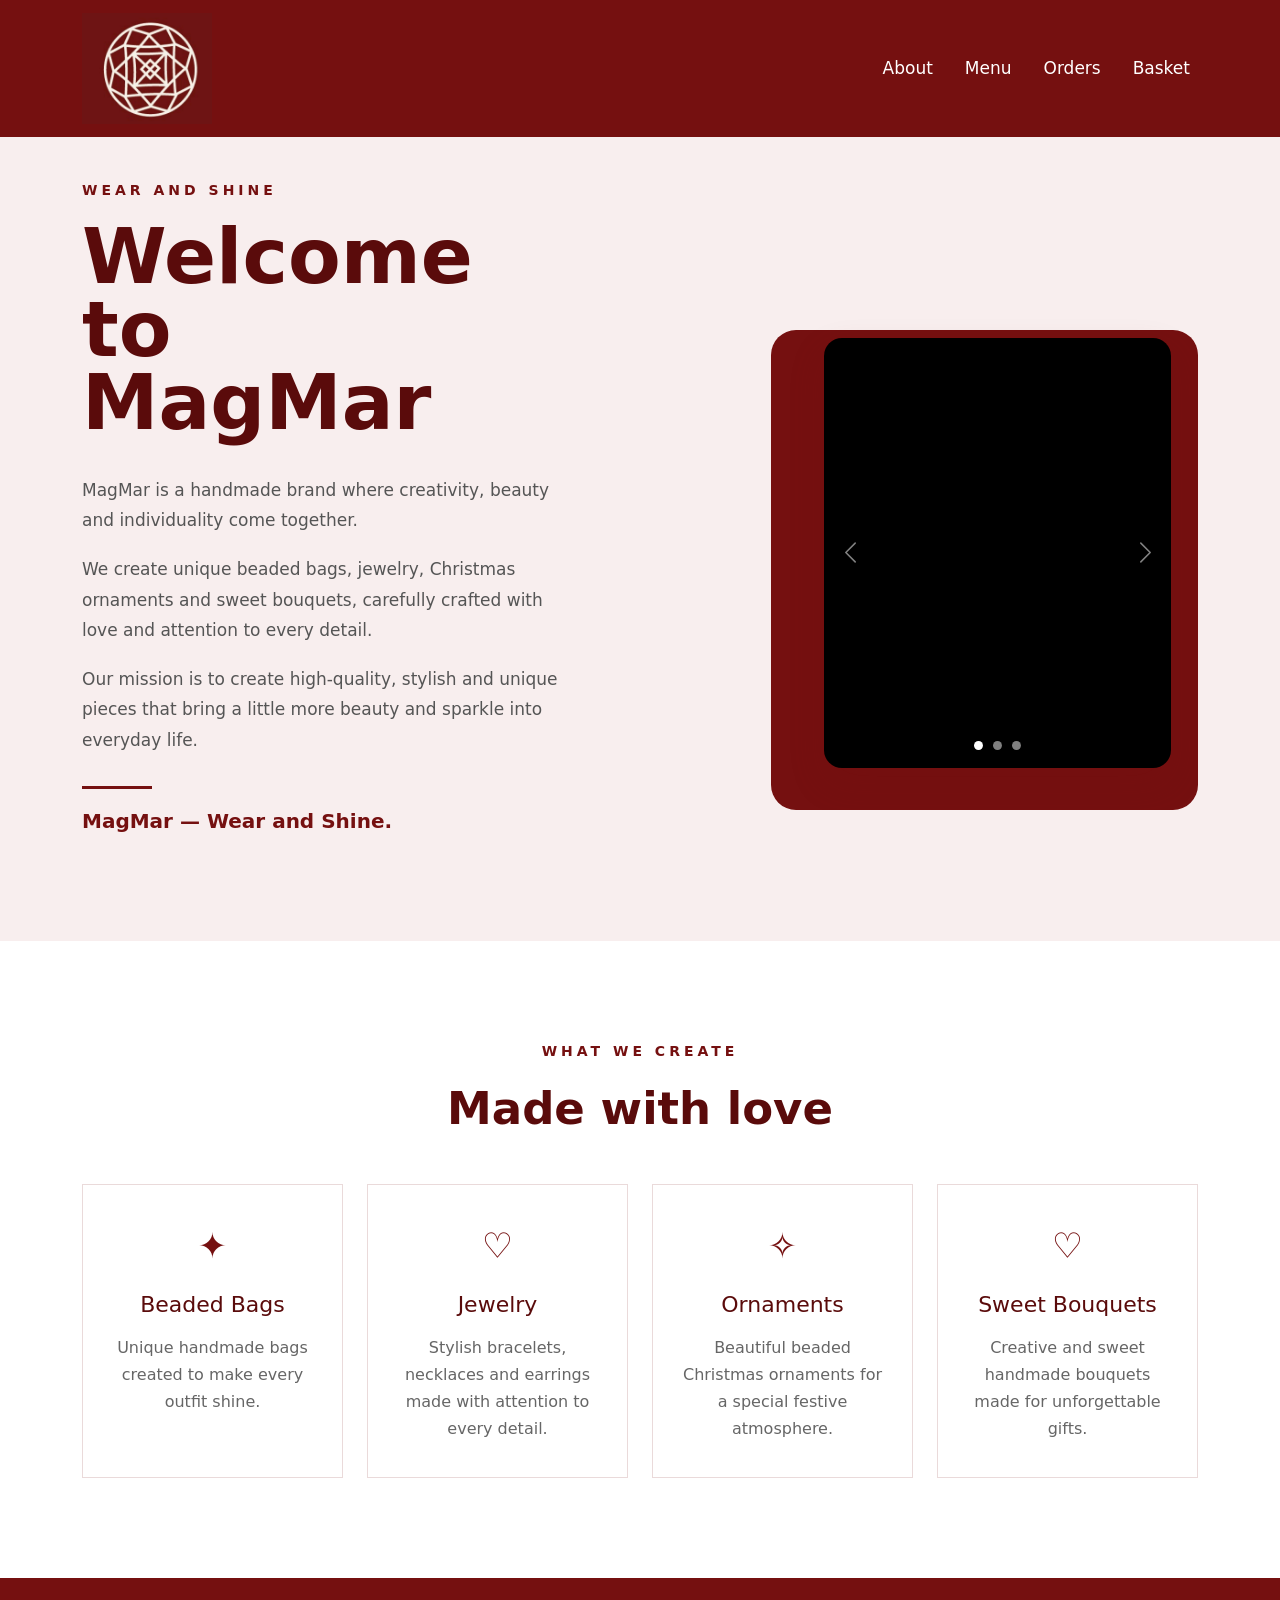
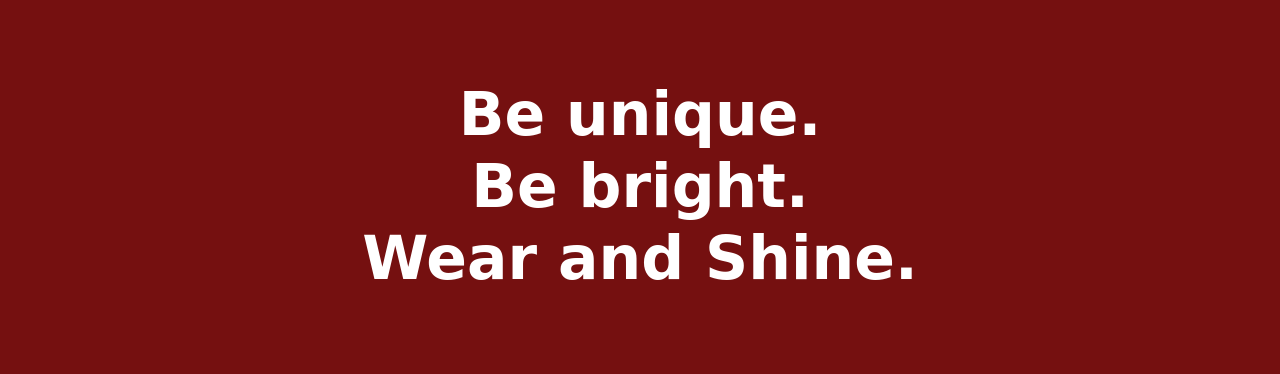
==== about.html @ ffd9ae43 "Add files via upload" ====
<!DOCTYPE html>
<html lang="en">

<head>
    <meta charset="UTF-8">
    <meta name="viewport" content="width=device-width, initial-scale=1.0">
    <title>MagMar|About</title>
    <link rel="icon" type="image/png" href="./MagmarLogo.png">

    <link href="https://cdn.jsdelivr.net/npm/bootstrap@5.3.8/dist/css/bootstrap.min.css" rel="stylesheet"
        integrity="sha384-sRIl4kxILFvY47J16cr9ZwB07vP4J8+LH7qKQnuqkuIAvNWLzeN8tE5YBujZqJLB" crossorigin="anonymous">
    <link rel="stylesheet" href="style.css">
</head>

<body>
    <header>
        <nav class="navbar navbar-expand-md navbar-dark">
            <div class="container">

                <a class="navbar-brand" href="./index.html">
                    <img src="./MagmarLogo.png" alt="Logo">
                </a>

                <button class="navbar-toggler" type="button" data-bs-toggle="collapse" data-bs-target="#mainNav"
                    aria-controls="mainNav" aria-expanded="false" aria-label="Toggle navigation">

                    <span class="navbar-toggler-icon"></span>
                </button>

                <div class="collapse navbar-collapse" id="mainNav">

                    <ul class="navbar-nav ms-auto gap-md-3 text-center">

                        <li class="nav-item">
                            <a class="nav-link" href="./about.html">About</a>
                        </li>

                        <li class="nav-item">
                            <a class="nav-link" href="./menu.html">Menu</a>
                        </li>

            
                        <li class="nav-item">
                            <a class="nav-link" href="./orders.html">Orders</a>
                        </li>

                        <li class="nav-item">
                            <a class="nav-link" href="./basket.html">Basket</a>
                        </li>

                    </ul>

                </div>

            </div>
        </nav>
    </header>


    <main>
        <section class="about-hero">
            <div class="container">
                <div class="row align-items-center g-5">

                    <div class="col-lg-6">
                        <div class="about-text">
                            <p class="about-subtitle">WEAR AND SHINE</p>

                            <h1>Welcome to<br>MagMar</h1>

                            <p class="about-description">
                                MagMar is a handmade brand where creativity, beauty
                                and individuality come together.
                            </p>

                            <p class="about-description">
                                We create unique beaded bags, jewelry, Christmas
                                ornaments and sweet bouquets, carefully crafted
                                with love and attention to every detail.
                            </p>

                            <p class="about-description">
                                Our mission is to create high-quality, stylish and
                                unique pieces that bring a little more beauty
                                and sparkle into everyday life.
                            </p>

                            <div class="about-line"></div>

                            <h3>MagMar — Wear and Shine.</h3>
                        </div>
                    </div>

                    <div class="col-lg-6">
                        <div class="about-image">

                            <div id="magmarVideoCarousel" class="carousel slide" data-bs-ride="carousel"
                                data-bs-interval="4000">

                                <!-- Ներքևի 3 կետերը -->
                                <div class="carousel-indicators">

                                    <button type="button" data-bs-target="#magmarVideoCarousel" data-bs-slide-to="0"
                                        class="active" aria-current="true" aria-label="Video 1">
                                    </button>

                                    <button type="button" data-bs-target="#magmarVideoCarousel" data-bs-slide-to="1"
                                        aria-label="Video 2">
                                    </button>

                                    <button type="button" data-bs-target="#magmarVideoCarousel" data-bs-slide-to="2"
                                        aria-label="Video 3">
                                    </button>

                                </div>


                                <!-- Վիդեոները -->
                                <div class="carousel-inner">

                                    <div class="carousel-item active">
                                        <video muted playsinline>
                                            <source src="./MagMarnkarner/payusakVideo1.mp4" type="video/mp4">
                                        </video>
                                    </div>

                                    <div class="carousel-item">
                                        <video muted playsinline>
                                            <source src="./MagMarnkarner/payusakVideo2.mp4" type="video/mp4">
                                        </video>
                                    </div>

                                    <div class="carousel-item">
                                        <video muted playsinline>
                                            <source src="./MagMarnkarner/punjVideo.mp4" type="video/mp4">
                                        </video>
                                    </div>

                                </div>


                                <!-- Ձախ սլաք -->
                                <button class="carousel-control-prev" type="button"
                                    data-bs-target="#magmarVideoCarousel" data-bs-slide="prev">

                                    <span class="carousel-control-prev-icon"></span>

                                    <span class="visually-hidden">
                                        Previous
                                    </span>

                                </button>


                                <!-- Աջ սլաք -->
                                <button class="carousel-control-next" type="button"
                                    data-bs-target="#magmarVideoCarousel" data-bs-slide="next">

                                    <span class="carousel-control-next-icon"></span>

                                    <span class="visually-hidden">
                                        Next
                                    </span>

                                </button>

                            </div>

                        </div>

                    </div>

                </div>
            </div>
        </section>


        <section class="about-products">
            <div class="container">

                <div class="text-center mb-5">
                    <p class="about-subtitle">WHAT WE CREATE</p>
                    <h2>Made with love</h2>
                </div>

                <div class="row g-4">

                    <div class="col-md-6 col-lg-3">
                        <div class="about-card">
                            <div class="card-icon">✦</div>
                            <h3>Beaded Bags</h3>
                            <p>
                                Unique handmade bags created to make
                                every outfit shine.
                            </p>
                        </div>
                    </div>

                    <div class="col-md-6 col-lg-3">
                        <div class="about-card">
                            <div class="card-icon">♡</div>
                            <h3>Jewelry</h3>
                            <p>
                                Stylish bracelets, necklaces and earrings
                                made with attention to every detail.
                            </p>
                        </div>
                    </div>

                    <div class="col-md-6 col-lg-3">
                        <div class="about-card">
                            <div class="card-icon">✧</div>
                            <h3>Ornaments</h3>
                            <p>
                                Beautiful beaded Christmas ornaments
                                for a special festive atmosphere.
                            </p>
                        </div>
                    </div>

                    <div class="col-md-6 col-lg-3">
                        <div class="about-card">
                            <div class="card-icon">♡</div>
                            <h3>Sweet Bouquets</h3>
                            <p>
                                Creative and sweet handmade bouquets
                                made for unforgettable gifts.
                            </p>
                        </div>
                    </div>

                </div>
            </div>
        </section>


        <section class="about-quote">
            <div class="container">
                <div class="quote-box text-center">
                    <h2>
                        Be unique.<br>
                        Be bright.<br>
                        Wear and Shine.
                    </h2>
                </div>
            </div>
        </section>
    </main>



    <footer>
    </footer>


    <script src="https://cdn.jsdelivr.net/npm/bootstrap@5.3.8/dist/js/bootstrap.bundle.min.js"></script>

    <script>
        const carousel = document.querySelector('#magmarVideoCarousel');

        const videos = carousel.querySelectorAll('video');

        carousel.addEventListener('slide.bs.carousel', function (event) {

            // Կանգնեցնում ենք բոլոր video-ները
            videos.forEach(video => {
                video.pause();
                video.currentTime = 0;
            });

        });

        carousel.addEventListener('slid.bs.carousel', function (event) {

            // Գտնում ենք ակտիվ video-ն
            const activeVideo = carousel.querySelector('.carousel-item.active video');

            if (activeVideo) {
                activeVideo.play().catch(error => {
                    console.log("Video cannot autoplay:", error);
                });
            }

        });

        // Առաջին video-ն սկսում ենք
        const firstVideo = carousel.querySelector('.carousel-item.active video');

        if (firstVideo) {
            firstVideo.play().catch(error => {
                console.log("Video cannot autoplay:", error);
            });
        }
    </script>


</body>

</header>
</body>

</html>
---- style.css ----
@charset "UTF-8";

header {
  width: 100%;
  background-color: var(--color);
  position: sticky;
  top: 0;
  z-index: 9999;
}

header .navbar {
  min-height: 80px;
  background-color: var(--color);
}

header .navbar .container {
  display: -webkit-box;
  display: -ms-flexbox;
  display: flex;
  -webkit-box-align: center;
  -ms-flex-align: center;
  align-items: center;
}

header .navbar-brand {
  display: -webkit-box;
  display: -ms-flexbox;
  display: flex;
  -webkit-box-align: center;
  -ms-flex-align: center;
  align-items: center;
}

header .navbar-brand img {
  width: 130px;
  height: auto;
  display: block;
}

header .navbar-nav {
  -webkit-box-align: center;
  -ms-flex-align: center;
  align-items: center;
}

header .navbar-nav .nav-link {
  color: var(--white);
  font-size: 17px;
  font-weight: 500;
  padding: 8px 12px;
  -webkit-transition: color 0.3s ease, background-color 0.3s ease;
  transition: color 0.3s ease, background-color 0.3s ease;
}

header .navbar-nav .nav-link:hover {
  color: #ffdede;
}

header .navbar-nav .nav-link.active {
  color: #ffdede;
}

header .navbar-toggler {
  border: 1px solid rgba(255, 255, 255, 0.5);
}

header .navbar-toggler:focus {
  -webkit-box-shadow: none;
  box-shadow: none;
}

header .navbar-collapse {
  background-color: var(--color);
}

@media (max-width: 768px) {
  header .navbar {
    min-height: 70px;
  }

  header .navbar-brand img {
    width: 115px;
  }

  header .navbar-nav .nav-link {
    font-size: 16px;
  }

  header .navbar-collapse {
    background-color: var(--color);
  }
}

@media (max-width: 475px) {
  header .navbar {
    min-height: 60px;
  }

  header .navbar-brand img {
    width: 105px;
  }

  header .navbar-collapse {
    padding: 10px 0;
    background-color: var(--color);
  }

  header .navbar-nav {
    -webkit-box-align: stretch;
    -ms-flex-align: stretch;
    align-items: stretch;
  }

  header .navbar-nav .nav-link {
    padding: 10px 15px;
    font-size: 17px;
    text-align: center;
  }
}

header {
  position: fixed;
  top: 0;
  left: 0;
  width: 100%;
  z-index: 9999;
}

main {
  width: 100%;
  overflow: hidden;
  padding-top: 80px;
}

main .hero {
  width: 100%;
  padding: 30px 0 40px;
  background-color: #fff;
}

main .hero h2 {
  margin: 30px 0;
  padding: 0 20px;
  color: var(--color);
  font-size: 36px;
  line-height: 1.3;
  text-align: center;
}

.slayd1 {
  width: 100%;
  overflow: hidden;
}

.slayd1 .slaydnkarner {
  display: -webkit-box;
  display: -ms-flexbox;
  display: flex;
  -webkit-box-align: center;
  -ms-flex-align: center;
  align-items: center;
  gap: clamp(8px, 1.5vw, 25px);
  width: -webkit-max-content;
  width: -moz-max-content;
  width: max-content;
  -webkit-animation: slide 25s linear infinite;
  animation: slide 25s linear infinite;
}

.slayd1 .slaydnkarner .nk1 {
  -webkit-box-flex: 0;
  -ms-flex: 0 0 clamp(300px, 70vw, 1400px);
  flex: 0 0 clamp(300px, 70vw, 1400px);
  width: clamp(300px, 70vw, 1400px);
  aspect-ratio: 16/9;
  -ms-flex-negative: 0;
  flex-shrink: 0;
  overflow: hidden;
}

.slayd1 .slaydnkarner .nk1 img {
  display: block;
  width: 100%;
  height: 100%;
  -o-object-fit: cover;
  object-fit: cover;
  -o-object-position: center;
  object-position: center;
}

.mybtn {
  display: block;
  margin: 35px auto;
  padding: 12px 30px;
  background-color: var(--color) !important;
  color: white !important;
  border: none !important;
  border-radius: 8px;
  font-size: 18px;
  cursor: pointer;
  -webkit-transition: 0.3s;
  transition: 0.3s;
}

.mybtn:hover {
  -webkit-transform: scale(1.05);
  transform: scale(1.05);
  opacity: 0.9;
}

@-webkit-keyframes slide {
  from {
    -webkit-transform: translateX(0);
    transform: translateX(0);
  }

  to {
    -webkit-transform: translateX(calc(-50% - 12px));
    transform: translateX(calc(-50% - 12px));
  }
}

@keyframes slide {
  from {
    -webkit-transform: translateX(0);
    transform: translateX(0);
  }

  to {
    -webkit-transform: translateX(calc(-50% - 12px));
    transform: translateX(calc(-50% - 12px));
  }
}

.about-hero {
  padding: 100px 0;
  background-color: var(--color-light);
}

.about-text {
  padding-right: 40px;
}

.about-subtitle {
  color: var(--color);
  font-size: 14px;
  font-weight: 700;
  letter-spacing: 4px;
  margin-bottom: 20px;
}

.about-text h1 {
  color: var(--color-dark);
  font-size: clamp(50px, 6vw, 90px);
  line-height: 0.95;
  font-weight: 700;
  margin-bottom: 35px;
}

.about-description {
  color: #555;
  font-size: 17px;
  line-height: 1.8;
  margin-bottom: 18px;
  max-width: 550px;
}

.about-line {
  width: 70px;
  height: 3px;
  background-color: var(--color);
  margin: 30px 0 20px;
}

.about-text h3 {
  color: var(--color);
  font-size: 20px;
  font-weight: 600;
}

.about-image {
  position: relative;
  width: 100%;
  min-height: 600px;
  padding: 0;
  display: -webkit-box;
  display: -ms-flexbox;
  display: flex;
  -webkit-box-pack: end;
  -ms-flex-pack: end;
  justify-content: flex-end;
  -webkit-box-align: end;
  -ms-flex-align: end;
  align-items: flex-end;
  overflow: hidden;
}

.about-image::before {
  content: "";
  position: absolute;
  width: 80%;
  height: 80%;
  right: 0;
  bottom: 0;
  background-color: var(--color);
  border-radius: 25px;
  z-index: 0;
}

#magmarVideoCarousel {
  position: relative;
  z-index: 2;
  width: 65%;
  height: 430px;
  margin: 0 5% 8% 0;
  padding: 0;
  overflow: hidden;
  border-radius: 18px;
  background-color: #000;
  display: -webkit-box;
  display: -ms-flexbox;
  display: flex;
  -webkit-box-pack: center;
  -ms-flex-pack: center;
  justify-content: center;
  -webkit-box-align: center;
  -ms-flex-align: center;
  align-items: center;
  -webkit-box-shadow: 0 15px 35px rgba(117, 16, 16, 0.2);
  box-shadow: 0 15px 35px rgba(117, 16, 16, 0.2);
  -ms-flex-negative: 0;
  flex-shrink: 0;
  -webkit-box-sizing: border-box;
  box-sizing: border-box;
}

#magmarVideoCarousel .carousel-inner {
  width: 88%;
  height: 88%;
  overflow: hidden;
  border-radius: 14px;
  -ms-flex-negative: 0;
  flex-shrink: 0;
  -webkit-box-sizing: border-box;
  box-sizing: border-box;
}

#magmarVideoCarousel .carousel-item {
  width: 100%;
  height: 100%;
  overflow: hidden;
  -webkit-box-sizing: border-box;
  box-sizing: border-box;
}

#magmarVideoCarousel video {
  display: block;
  width: 100%;
  height: 100%;
  max-width: 100%;
  max-height: 100%;
  -o-object-fit: contain;
  object-fit: contain;
  -o-object-position: center;
  object-position: center;
  background-color: #000;
  border-radius: 14px;
  -webkit-box-sizing: border-box;
  box-sizing: border-box;
}

#magmarVideoCarousel .carousel-indicators {
  z-index: 5;
  margin-bottom: 8px;
}

#magmarVideoCarousel .carousel-indicators button {
  width: 9px;
  height: 9px;
  border-radius: 50%;
  margin: 0 5px;
}

#magmarVideoCarousel .carousel-control-prev,
#magmarVideoCarousel .carousel-control-next {
  z-index: 6;
  width: 15%;
  height: 100%;
}

#magmarVideoCarousel .carousel-control-prev-icon,
#magmarVideoCarousel .carousel-control-next-icon {
  width: 25px;
  height: 25px;
}

.about-products {
  padding: 100px 0;
  background-color: #fff;
}

.about-products h2 {
  color: var(--color-dark);
  font-size: 45px;
  font-weight: 700;
}

.about-card {
  height: 100%;
  padding: 35px 25px;
  text-align: center;
  border: 1px solid #eadada;
  background-color: #fff;
  -webkit-transition: 0.3s ease;
  transition: 0.3s ease;
}

.about-card:hover {
  -webkit-transform: translateY(-8px);
  transform: translateY(-8px);
  border-color: var(--color);
  -webkit-box-shadow: 0 10px 30px rgba(117, 16, 16, 0.1);
  box-shadow: 0 10px 30px rgba(117, 16, 16, 0.1);
}

.card-icon {
  color: var(--color);
  font-size: 35px;
  margin-bottom: 20px;
}

.about-card h3 {
  color: var(--color-dark);
  font-size: 22px;
  margin-bottom: 15px;
}

.about-card p {
  color: #666;
  line-height: 1.7;
  margin: 0;
}

.about-quote {
  padding: 80px 0;
  background-color: var(--color);
}

.quote-box {
  color: white;
}

.quote-box h2 {
  font-size: clamp(35px, 5vw, 60px);
  line-height: 1.2;
  font-weight: 600;
  margin: 20px 0 0;
}

@media (min-width: 768px) and (max-width: 991px) {
  .about-hero {
    padding: 80px 0;
  }

  .about-text {
    padding-right: 0;
  }

  .about-image {
    position: relative;
    width: 100%;
    height: 500px;
    min-height: 500px;
    padding: 0;
    display: -webkit-box;
    display: -ms-flexbox;
    display: flex;
    -webkit-box-pack: end;
    -ms-flex-pack: end;
    justify-content: flex-end;
    -webkit-box-align: end;
    -ms-flex-align: end;
    align-items: flex-end;
    overflow: hidden;
    -webkit-box-sizing: border-box;
    box-sizing: border-box;
  }

  .about-image::before {
    content: "";
    position: absolute;
    width: 82%;
    height: 80%;
    right: 0;
    bottom: 0;
    background-color: var(--color);
    border-radius: 22px;
    z-index: 0;
  }

  #magmarVideoCarousel {
    position: relative;
    z-index: 2;
    /*
    Փոքրացված carousel
    */
    width: 50%;
    height: 315px;
    /*
    Աջից և ներքևից պահում ենք
    կարմիր div-ի սահմանների մեջ
    */
    margin-top: 0;
    margin-right: 9%;
    margin-bottom: 11%;
    margin-left: 0;
    padding: 0;
    border-radius: 16px;
    background-color: #000;
    display: -webkit-box;
    display: -ms-flexbox;
    display: flex;
    -webkit-box-pack: center;
    -ms-flex-pack: center;
    justify-content: center;
    -webkit-box-align: center;
    -ms-flex-align: center;
    align-items: center;
    overflow: hidden;
    -ms-flex-negative: 0;
    flex-shrink: 0;
    -webkit-box-sizing: border-box;
    box-sizing: border-box;
  }

  #magmarVideoCarousel .carousel-inner {
    width: 80%;
    height: 80%;
    max-width: 100%;
    max-height: 100%;
    overflow: hidden;
    border-radius: 12px;
    -ms-flex-negative: 0;
    flex-shrink: 0;
    -webkit-box-sizing: border-box;
    box-sizing: border-box;
  }

  #magmarVideoCarousel .carousel-item {
    width: 100%;
    height: 100%;
    overflow: hidden;
    -webkit-box-sizing: border-box;
    box-sizing: border-box;
  }

  #magmarVideoCarousel video {
    display: block;
    width: 100%;
    height: 100%;
    max-width: 100%;
    max-height: 100%;
    -o-object-fit: contain;
    object-fit: contain;
    -o-object-position: center;
    object-position: center;
    background-color: #000;
    border-radius: 12px;
    -webkit-box-sizing: border-box;
    box-sizing: border-box;
  }

  #magmarVideoCarousel .carousel-control-prev,
  #magmarVideoCarousel .carousel-control-next {
    width: 20%;
    height: 100%;
    z-index: 10;
  }

  #magmarVideoCarousel .carousel-control-prev-icon,
  #magmarVideoCarousel .carousel-control-next-icon {
    width: 20px;
    height: 20px;
  }

  #magmarVideoCarousel .carousel-indicators {
    margin-bottom: 5px;
    z-index: 10;
  }

  #magmarVideoCarousel .carousel-indicators button {
    width: 8px;
    height: 8px;
    margin: 0 4px;
  }
}

@media (max-width: 767px) {
  main {
    padding-top: 60px;
  }

  main .hero {
    padding: 20px 0 30px;
  }

  main .hero h2 {
    padding: 0 15px;
    font-size: 22px;
    line-height: 1.3;
    margin: 80px 0 30px;
  }

  .slayd1 .slaydnkarner {
    gap: 10px;
  }

  .slayd1 .slaydnkarner .nk1 {
    width: 85vw;
    -webkit-box-flex: 0;
    -ms-flex: 0 0 85vw;
    flex: 0 0 85vw;
    aspect-ratio: 16/9;
  }

  .mybtn {
    margin: 25px auto;
    padding: 10px 25px;
    font-size: 16px;
  }

  .about-hero {
    padding: 60px 0;
  }

  .about-text {
    padding-right: 0;
    text-align: center;
  }

  .about-text h1 {
    font-size: 55px;
  }

  .about-description {
    font-size: 16px;
    max-width: 100%;
  }

  .about-line {
    margin: 25px auto 20px;
  }

  .about-image {
    position: relative;
    width: 100%;
    height: 430px;
    min-height: 430px;
    padding: 0;
    display: -webkit-box;
    display: -ms-flexbox;
    display: flex;
    -webkit-box-pack: end;
    -ms-flex-pack: end;
    justify-content: flex-end;
    -webkit-box-align: end;
    -ms-flex-align: end;
    align-items: flex-end;
    overflow: hidden;
    -webkit-box-sizing: border-box;
    box-sizing: border-box;
  }

  .about-image::before {
    content: "";
    position: absolute;
    width: 88%;
    height: 78%;
    right: 0;
    bottom: 0;
    background-color: var(--color);
    border-radius: 22px;
    z-index: 0;
  }

  #magmarVideoCarousel {
    position: relative;
    z-index: 2;
    width: 68%;
    height: 300px;
    margin: 0 6% 7% 0;
    padding: 0;
    border-radius: 16px;
    background-color: #000;
    display: -webkit-box;
    display: -ms-flexbox;
    display: flex;
    -webkit-box-pack: center;
    -ms-flex-pack: center;
    justify-content: center;
    -webkit-box-align: center;
    -ms-flex-align: center;
    align-items: center;
    overflow: hidden;
    -ms-flex-negative: 0;
    flex-shrink: 0;
    -webkit-box-sizing: border-box;
    box-sizing: border-box;
  }

  #magmarVideoCarousel .carousel-inner {
    width: 80%;
    height: 80%;
    max-width: 100%;
    max-height: 100%;
    overflow: hidden;
    border-radius: 12px;
    -ms-flex-negative: 0;
    flex-shrink: 0;
    -webkit-box-sizing: border-box;
    box-sizing: border-box;
  }

  #magmarVideoCarousel .carousel-item {
    width: 100%;
    height: 100%;
    overflow: hidden;
    -webkit-box-sizing: border-box;
    box-sizing: border-box;
  }

  #magmarVideoCarousel video {
    display: block;
    width: 100%;
    height: 100%;
    max-width: 100%;
    max-height: 100%;
    -o-object-fit: contain;
    object-fit: contain;
    -o-object-position: center;
    object-position: center;
    background-color: #000;
    border-radius: 12px;
    -webkit-box-sizing: border-box;
    box-sizing: border-box;
  }

  #magmarVideoCarousel .carousel-control-prev,
  #magmarVideoCarousel .carousel-control-next {
    z-index: 10;
    width: 20%;
    height: 100%;
  }

  #magmarVideoCarousel .carousel-control-prev-icon,
  #magmarVideoCarousel .carousel-control-next-icon {
    width: 20px;
    height: 20px;
  }

  #magmarVideoCarousel .carousel-indicators {
    z-index: 10;
    margin-bottom: 5px;
  }

  #magmarVideoCarousel .carousel-indicators button {
    width: 7px;
    height: 7px;
    margin: 0 4px;
  }

  .about-products {
    padding: 60px 0;
  }

  .about-products h2 {
    font-size: 38px;
  }

  .about-quote {
    padding: 60px 0;
  }
}

@media (max-width: 475px) {
  .about-image {
    width: 100%;
    height: 380px;
    min-height: 380px;
    overflow: hidden;
    display: -webkit-box;
    display: -ms-flexbox;
    display: flex;
    -webkit-box-pack: end;
    -ms-flex-pack: end;
    justify-content: flex-end;
    -webkit-box-align: end;
    -ms-flex-align: end;
    align-items: flex-end;
  }

  .about-image::before {
    width: 90%;
    height: 78%;
    right: 0;
    bottom: 0;
    border-radius: 20px;
  }

  #magmarVideoCarousel {
    width: 66%;
    height: 270px;
    margin: 0 6% 7% 0;
    border-radius: 15px;
    overflow: hidden;
    display: -webkit-box;
    display: -ms-flexbox;
    display: flex;
    -webkit-box-pack: center;
    -ms-flex-pack: center;
    justify-content: center;
    -webkit-box-align: center;
    -ms-flex-align: center;
    align-items: center;
    -webkit-box-sizing: border-box;
    box-sizing: border-box;
  }

  #magmarVideoCarousel .carousel-inner {
    width: 78%;
    height: 78%;
    max-width: 100%;
    max-height: 100%;
    overflow: hidden;
    border-radius: 11px;
    -webkit-box-sizing: border-box;
    box-sizing: border-box;
  }

  #magmarVideoCarousel video {
    display: block;
    width: 100%;
    height: 100%;
    max-width: 100%;
    max-height: 100%;
    -o-object-fit: contain;
    object-fit: contain;
    -o-object-position: center;
    object-position: center;
    border-radius: 11px;
    -webkit-box-sizing: border-box;
    box-sizing: border-box;
  }

  #magmarVideoCarousel .carousel-control-prev,
  #magmarVideoCarousel .carousel-control-next {
    width: 22%;
  }

  #magmarVideoCarousel .carousel-control-prev-icon,
  #magmarVideoCarousel .carousel-control-next-icon {
    width: 17px;
    height: 17px;
  }

  #magmarVideoCarousel .carousel-indicators {
    margin-bottom: 4px;
  }

  #magmarVideoCarousel .carousel-indicators button {
    width: 6px;
    height: 6px;
    margin: 0 3px;
  }

  .about-text h1 {
    font-size: 48px;
  }

  .about-description {
    font-size: 15px;
    line-height: 1.7;
  }

  .about-products h2 {
    font-size: 34px;
  }
}

.menu-page {
  width: 100%;
  overflow: hidden;
  padding-top: 80px;
  background-color: #fff;
}

.menu-hero {
  padding: 90px 0 60px;
  text-align: center;
  background-color: var(--color-light);
}

.menu-small-title {
  margin-bottom: 18px;
  color: var(--color);
  font-size: 13px;
  font-weight: 700;
  letter-spacing: 5px;
  text-transform: uppercase;
}

.menu-hero h1 {
  margin: 0 auto 20px;
  color: var(--color-dark);
  font-size: clamp(45px, 7vw, 85px);
  line-height: 1;
  font-weight: 700;
}

.menu-description {
  max-width: 600px;
  margin: 0 auto;
  color: #666;
  font-size: 17px;
  line-height: 1.7;
}

.menu-categories {
  padding: 70px 0 100px;
  background-color: #fff;
}

.category-links {
  display: grid;
  grid-template-columns: repeat(4, 1fr);
  border-top: 1px solid #eadada;
  border-bottom: 1px solid #eadada;
}


.category-link {
  position: relative;
  min-height: 100px;
  padding: 20px 25px;
  display: -webkit-box;
  display: -ms-flexbox;
  display: flex;
  -webkit-box-align: center;
  -ms-flex-align: center;
  align-items: center;
  gap: 15px;
  border: none;
  border-right: 1px solid #eadada;
  background-color: transparent;
  color: var(--color-dark);
  text-align: left;
  cursor: pointer;
  -webkit-transition: background-color 0.35s ease, color 0.35s ease, padding 0.35s ease;
  transition: background-color 0.35s ease, color 0.35s ease, padding 0.35s ease;
}

.category-link:last-child {
  border-right: none;
}

.category-number {
  color: var(--color);
  font-size: 12px;
  font-weight: 700;
  letter-spacing: 1px;
  -webkit-transition: color 0.3s ease;
  transition: color 0.3s ease;
}

.category-name {
  -webkit-box-flex: 1;
  -ms-flex: 1;
  flex: 1;
  font-size: 18px;
  font-weight: 600;
  -webkit-transition: -webkit-transform 0.35s ease;
  transition: -webkit-transform 0.35s ease;
  transition: transform 0.35s ease;
  transition: transform 0.35s ease, -webkit-transform 0.35s ease;
}

.category-arrow {
  font-size: 25px;
  opacity: 0;
  -webkit-transform: translateX(-10px);
  transform: translateX(-10px);
  -webkit-transition: opacity 0.35s ease, -webkit-transform 0.35s ease;
  transition: opacity 0.35s ease, -webkit-transform 0.35s ease;
  transition: opacity 0.35s ease, transform 0.35s ease;
  transition: opacity 0.35s ease, transform 0.35s ease, -webkit-transform 0.35s ease;
}

.category-link:hover {
  background-color: var(--color);
  color: #fff;
  padding-left: 32px;
}

.category-link:hover .category-number {
  color: #ffdede;
}

.category-link:hover .category-name {
  -webkit-transform: translateX(5px);
  transform: translateX(5px);
}

.category-link:hover .category-arrow {
  opacity: 1;
  -webkit-transform: translateX(0);
  transform: translateX(0);
}

.category-link.active {
  background-color: var(--color);
  color: #fff;
}

.category-link.active .category-number {
  color: #ffdede;
}

.category-link.active .category-arrow {
  opacity: 1;
  -webkit-transform: translateX(0);
  transform: translateX(0);
}

.menu-products {
  padding-top: 80px;
}

.category-heading {
  margin-bottom: 45px;
}

.category-heading span {
  display: block;
  margin-bottom: 10px;
  color: var(--color);
  font-size: 12px;
  font-weight: 700;
  letter-spacing: 4px;
  text-transform: uppercase;
}

.category-heading h2 {
  margin: 0;
  color: var(--color-dark);
  font-size: clamp(40px, 5vw, 65px);
  font-weight: 700;
  line-height: 1;
}

.menu-card {
  height: 100%;
  background-color: #fff;
  border: 1px solid #eadada;
  overflow: hidden;
  -webkit-transition: border-color 0.4s ease, -webkit-transform 0.4s ease, -webkit-box-shadow 0.4s ease;
  transition: border-color 0.4s ease, -webkit-transform 0.4s ease, -webkit-box-shadow 0.4s ease;
  transition: transform 0.4s ease, box-shadow 0.4s ease, border-color 0.4s ease;
  transition: transform 0.4s ease, box-shadow 0.4s ease, border-color 0.4s ease, -webkit-transform 0.4s ease, -webkit-box-shadow 0.4s ease;
}

.menu-card:hover {
  -webkit-transform: translateY(-10px);
  transform: translateY(-10px);
  border-color: var(--color);
  -webkit-box-shadow: 0 20px 45px rgba(117, 16, 16, 0.13);
  box-shadow: 0 20px 45px rgba(117, 16, 16, 0.13);
}

.menu-card-image {
  position: relative;
  width: 100%;
  aspect-ratio: 1/1;
  overflow: hidden;
  background-color: #f5eeee;
}

.menu-card-image img {
  display: block;
  width: 100%;
  height: 100%;
  -o-object-fit: cover;
  object-fit: cover;
  -webkit-transition: -webkit-transform 0.6s ease;
  transition: -webkit-transform 0.6s ease;
  transition: transform 0.6s ease;
  transition: transform 0.6s ease, -webkit-transform 0.6s ease;
}

.menu-card:hover .menu-card-image img {
  -webkit-transform: scale(1.08);
  transform: scale(1.08);
}

.product-number {
  position: absolute;
  top: 15px;
  left: 15px;
  width: 38px;
  height: 38px;
  display: -webkit-box;
  display: -ms-flexbox;
  display: flex;
  -webkit-box-pack: center;
  -ms-flex-pack: center;
  justify-content: center;
  -webkit-box-align: center;
  -ms-flex-align: center;
  align-items: center;
  border-radius: 50%;
  background-color: var(--color);
  color: #fff;
  font-size: 12px;
  font-weight: 600;
}

.menu-card-content {
  padding: 25px;
}

.menu-card-content h3 {
  margin-bottom: 10px;
  color: var(--color-dark);
  font-size: 22px;
  font-weight: 600;
}

.menu-card-content p {
  min-height: 50px;
  margin-bottom: 20px;
  color: #777;
  font-size: 15px;
  line-height: 1.6;
}

.product-bottom {
  display: -webkit-box;
  display: -ms-flexbox;
  display: flex;
  -webkit-box-align: center;
  -ms-flex-align: center;
  align-items: center;
  -webkit-box-pack: justify;
  -ms-flex-pack: justify;
  justify-content: space-between;
  padding-top: 15px;
  border-top: 1px solid #eee;
}

.price {
  color: var(--color);
  font-size: 20px;
  font-weight: 700;
}

.product-btn {
  padding: 9px 17px;
  border-radius: 6px;
  background-color: var(--color);
  color: #fff;
  font-size: 14px;
  font-weight: 600;
  text-decoration: none;
  -webkit-transition: background-color 0.3s ease, -webkit-transform 0.3s ease;
  transition: background-color 0.3s ease, -webkit-transform 0.3s ease;
  transition: background-color 0.3s ease, transform 0.3s ease;
  transition: background-color 0.3s ease, transform 0.3s ease, -webkit-transform 0.3s ease;
}

.product-btn:hover {
  background-color: var(--color-dark);
  color: #fff;
  -webkit-transform: translateX(4px);
  transform: translateX(4px);
}

.menu-products .tab-pane {
  -webkit-animation: menuFade 0.4s ease;
  animation: menuFade 0.4s ease;
}

@-webkit-keyframes menuFade {
  from {
    opacity: 0;
    -webkit-transform: translateY(15px);
    transform: translateY(15px);
  }

  to {
    opacity: 1;
    -webkit-transform: translateY(0);
    transform: translateY(0);
  }
}

@keyframes menuFade {
  from {
    opacity: 0;
    -webkit-transform: translateY(15px);
    transform: translateY(15px);
  }

  to {
    opacity: 1;
    -webkit-transform: translateY(0);
    transform: translateY(0);
  }
}

@media (max-width: 991px) {
  .menu-page {
    padding-top: 70px;
  }

  .menu-hero {
    padding: 75px 0 50px;
  }

  .category-links {
    grid-template-columns: repeat(2, 1fr);
  }

  .category-link {
    border-bottom: 1px solid #eadada;
  }

  .category-link:nth-child(2) {
    border-right: none;
  }

  .category-link:nth-child(3),
  .category-link:nth-child(4) {
    border-bottom: none;
  }

  .category-link:nth-child(3) {
    border-right: 1px solid #eadada;
  }

  .menu-products {
    padding-top: 65px;
  }
}

@media (max-width: 767px) {
  .menu-page {
    padding-top: 60px;
  }

  .menu-hero {
    padding: 60px 20px 45px;
  }

  .menu-small-title {
    font-size: 11px;
    letter-spacing: 3px;
  }

  .menu-hero h1 {
    font-size: 45px;
    line-height: 1.05;
  }

  .menu-description {
    font-size: 15px;
  }

  .menu-categories {
    padding: 45px 0 70px;
  }

  .category-links {
    -ms-grid-columns: 1fr;
    grid-template-columns: 1fr;
    border-bottom: none;
  }

  .category-link {
    min-height: 75px;
    padding: 18px 20px;
    border-right: none !important;
    border-bottom: 1px solid #eadada !important;
  }

  .category-link:hover {
    padding-left: 27px;
  }

  .category-name {
    font-size: 17px;
  }

  .menu-products {
    padding-top: 55px;
  }

  .category-heading {
    margin-bottom: 30px;
  }

  .category-heading h2 {
    font-size: 42px;
  }

  .menu-card-content {
    padding: 20px;
  }

  .menu-card-content h3 {
    font-size: 20px;
  }

  .menu-card-content p {
    font-size: 14px;
  }
}

@media (max-width: 475px) {
  .menu-hero h1 {
    font-size: 40px;
  }

  .category-heading h2 {
    font-size: 38px;
  }

  .menu-card-image {
    aspect-ratio: 1/1.05;
  }
}

.basket-btn {
  display: -webkit-inline-box;
  display: -ms-inline-flexbox;
  display: inline-flex;
  -webkit-box-align: center;
  -ms-flex-align: center;
  align-items: center;
  -webkit-box-pack: center;
  -ms-flex-pack: center;
  justify-content: center;
  gap: 7px;
  padding: 9px 14px;
  border: none;
  border-radius: 7px;
  background-color: var(--color);
  color: #fff;
  font-size: 13px;
  font-weight: 600;
  cursor: pointer;
  -webkit-transition: background-color 0.3s ease, -webkit-transform 0.3s ease, -webkit-box-shadow 0.3s ease;
  transition: background-color 0.3s ease, -webkit-transform 0.3s ease, -webkit-box-shadow 0.3s ease;
  transition: transform 0.3s ease, background-color 0.3s ease, box-shadow 0.3s ease;
  transition: transform 0.3s ease, background-color 0.3s ease, box-shadow 0.3s ease, -webkit-transform 0.3s ease, -webkit-box-shadow 0.3s ease;
}

.basket-btn:hover {
  background-color: var(--color-dark);
  -webkit-transform: translateY(-2px);
  transform: translateY(-2px);
  -webkit-box-shadow: 0 7px 18px rgba(117, 16, 16, 0.2);
  box-shadow: 0 7px 18px rgba(117, 16, 16, 0.2);
}

.basket-btn:active {
  -webkit-transform: scale(0.95);
  transform: scale(0.95);
}

.basket-btn.added {
  background-color: #2e7d32;
  color: #fff;
}

/* ================= BASKET ================= */
.basket-page {
  min-height: 80vh;
}

.basket-hero {
  padding: 80px 0 50px;
  text-align: center;
}

.basket-section {
  padding: 30px 0 80px;
}

.basket-list {
  display: -webkit-box;
  display: -ms-flexbox;
  display: flex;
  -webkit-box-orient: vertical;
  -webkit-box-direction: normal;
  -ms-flex-direction: column;
  flex-direction: column;
  gap: 20px;
}

.basket-item {
  display: -ms-grid;
  display: grid;
  -ms-grid-columns: 1fr 30px auto 30px auto 30px auto;
  grid-template-columns: 1fr auto auto auto;
  -webkit-box-align: center;
  -ms-flex-align: center;
  align-items: center;
  gap: 30px;
  padding: 20px;
  background: #fff;
  border-radius: 15px;
  -webkit-box-shadow: 0 5px 20px rgba(0, 0, 0, 0.08);
  box-shadow: 0 5px 20px rgba(0, 0, 0, 0.08);
}

.basket-product {
  display: -webkit-box;
  display: -ms-flexbox;
  display: flex;
  -webkit-box-align: center;
  -ms-flex-align: center;
  align-items: center;
  gap: 20px;
}

.basket-product img {
  width: 90px;
  height: 90px;
  -o-object-fit: cover;
  object-fit: cover;
  border-radius: 12px;
}

.basket-product h3 {
  margin: 0 0 8px;
}

.basket-product p {
  margin: 0;
  font-weight: 600;
}

.basket-controls {
  display: -webkit-box;
  display: -ms-flexbox;
  display: flex;
  -webkit-box-align: center;
  -ms-flex-align: center;
  align-items: center;
  gap: 12px;
}

.quantity-btn {
  width: 35px;
  height: 35px;
  border: none;
  border-radius: 50%;
  background: #222;
  color: white;
  font-size: 20px;
  cursor: pointer;
}

.quantity {
  min-width: 25px;
  text-align: center;
  font-weight: 600;
}

.basket-price {
  font-size: 20px;
  font-weight: 700;
}

.delete-btn {
  border: none;
  background: transparent;
  font-size: 20px;
  cursor: pointer;
}

.basket-summary {
  margin-top: 35px;
  padding: 30px;
  background: #fff;
  border-radius: 15px;
  -webkit-box-shadow: 0 5px 20px rgba(0, 0, 0, 0.08);
  box-shadow: 0 5px 20px rgba(0, 0, 0, 0.08);
}

.summary-row {
  display: -webkit-box;
  display: -ms-flexbox;
  display: flex;
  -webkit-box-pack: justify;
  -ms-flex-pack: justify;
  justify-content: space-between;
  -webkit-box-align: center;
  -ms-flex-align: center;
  align-items: center;
  font-size: 25px;
  margin-bottom: 25px;
}

.summary-buttons {
  display: -webkit-box;
  display: -ms-flexbox;
  display: flex;
  -webkit-box-pack: justify;
  -ms-flex-pack: justify;
  justify-content: space-between;
  gap: 15px;
}

.continue-btn,
.checkout-btn,
.basket-back-btn {
  display: inline-block;
  padding: 12px 25px;
  border-radius: 8px;
  text-decoration: none;
  -webkit-transition: 0.3s;
  transition: 0.3s;
}

.continue-btn {
  color: #222;
  border: 1px solid #222;
}

.checkout-btn {
  background: #222;
  color: white;
}

.continue-btn:hover,
.checkout-btn:hover,
.basket-back-btn:hover {
  opacity: 0.8;
}

.empty-basket {
  text-align: center;
  padding: 80px 20px;
}

.empty-icon {
  font-size: 60px;
  margin-bottom: 20px;
}

.empty-basket h2 {
  margin-bottom: 10px;
}

.empty-basket p {
  margin-bottom: 30px;
}

.basket-back-btn {
  background: #222;
  color: white;
}

/* ================= MOBILE ================= */
@media (max-width: 768px) {
  .basket-item {
    -ms-grid-columns: 1fr;
    grid-template-columns: 1fr;
    gap: 15px;
  }

  .basket-product img {
    width: 75px;
    height: 75px;
  }

  .basket-controls {
    -webkit-box-pack: start;
    -ms-flex-pack: start;
    justify-content: flex-start;
  }

  .basket-price {
    font-size: 18px;
  }

  .delete-btn {
    text-align: left;
  }

  .summary-buttons {
    -webkit-box-orient: vertical;
    -webkit-box-direction: normal;
    -ms-flex-direction: column;
    flex-direction: column;
  }

  .continue-btn,
  .checkout-btn {
    text-align: center;
    width: 100%;
  }
}

:root {
  --padd: 20px;
  --color: #751010;
  --color-dark: #5a0b0b;
  --color-light: #f8eeee;
  --white: #ffffff;
  --black: #1f1f1f;
}

* {
  -webkit-box-sizing: border-box;
  box-sizing: border-box;
}

html {
  scroll-behavior: smooth;
}

body {
  margin: 0;
  padding: 0;
  overflow-x: hidden;
  background-color: #ffffff;
  color: var(--black);
}

img {
  max-width: 100%;
}

a {
  text-decoration: none;
}

.menu-products .tab-pane {
  display: none;
}

.menu-products .tab-pane.show.active {
  display: block;
}
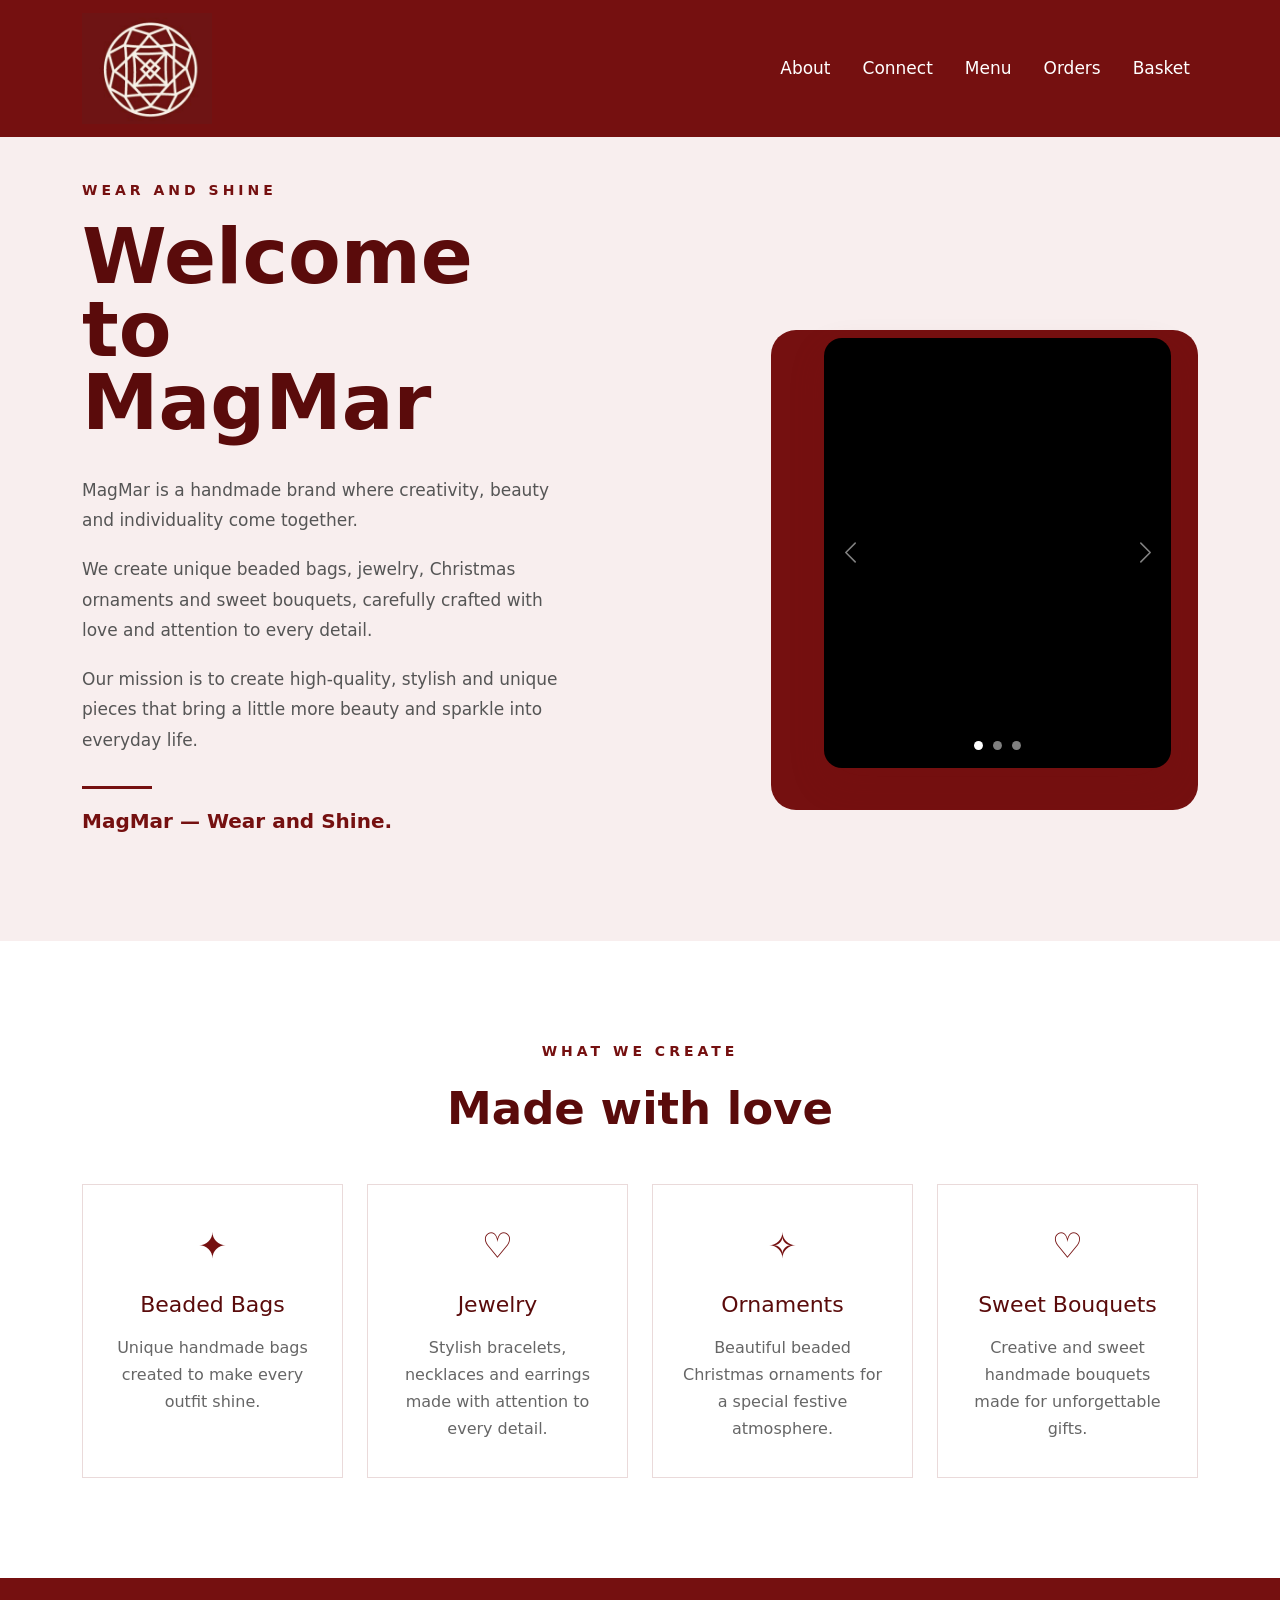
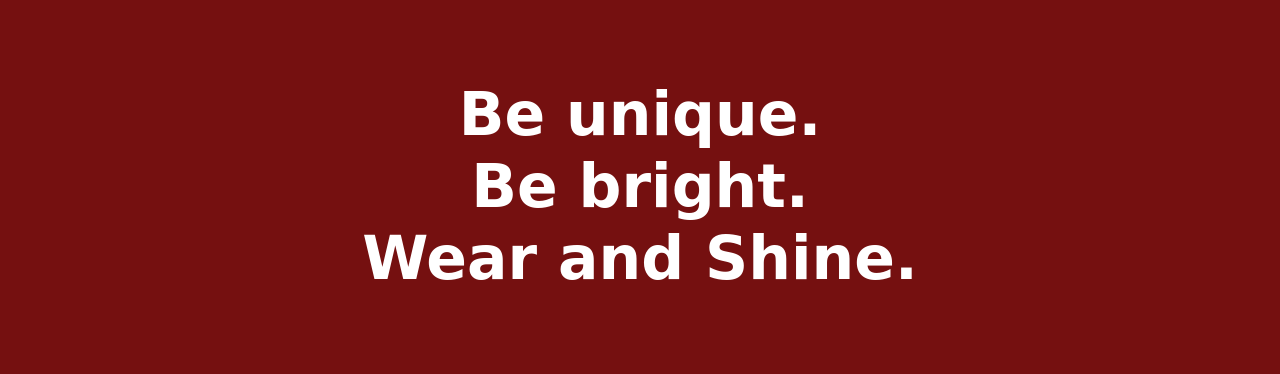
==== commit 7af5683e: "Update about.html" ====
--- a/about.html
+++ b/about.html
@@ -33,6 +33,9 @@
 
                         <li class="nav-item">
                             <a class="nav-link" href="./about.html">About</a>
+                        </li>
+                          <li class="nav-item">
+                            <a class="nav-link" href="tel:+37498282626">Connect</a>
                         </li>
 
                         <li class="nav-item">
@@ -299,4 +302,4 @@
 </header>
 </body>
 
-</html>+</html>
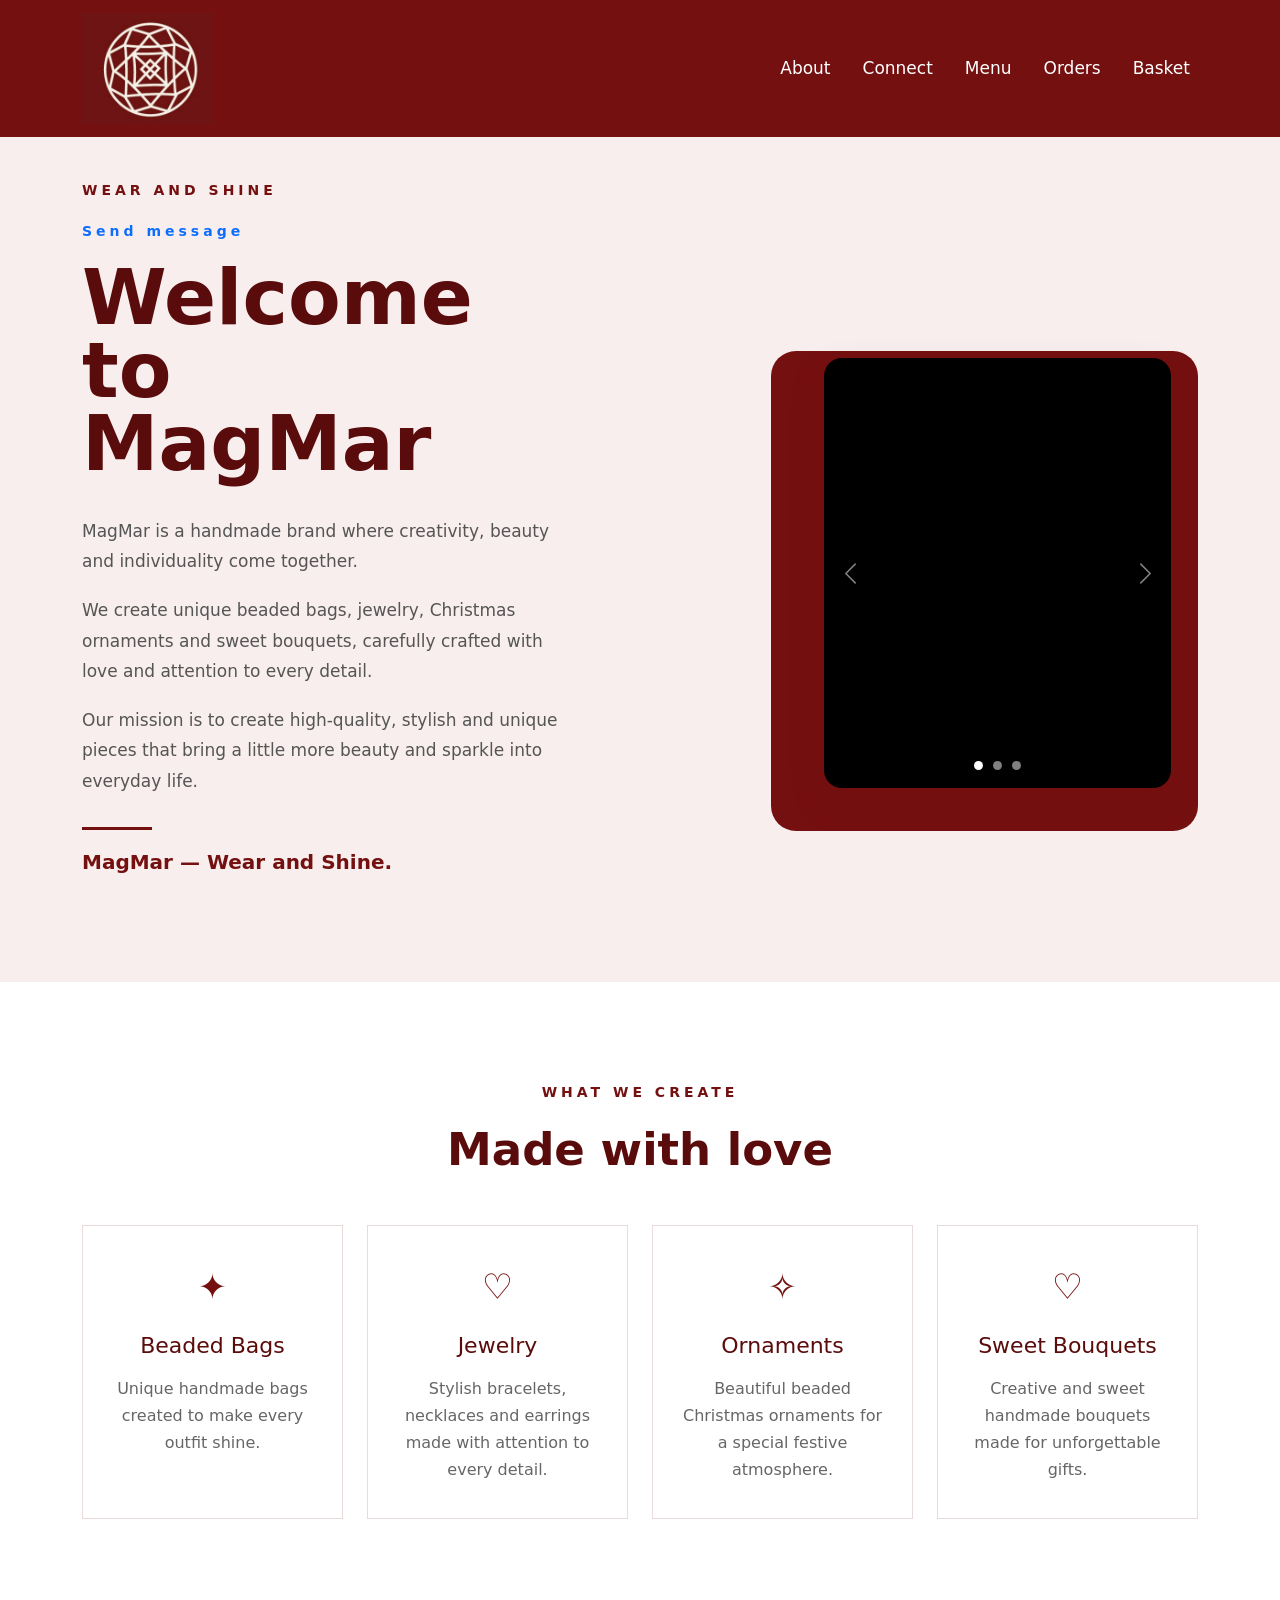
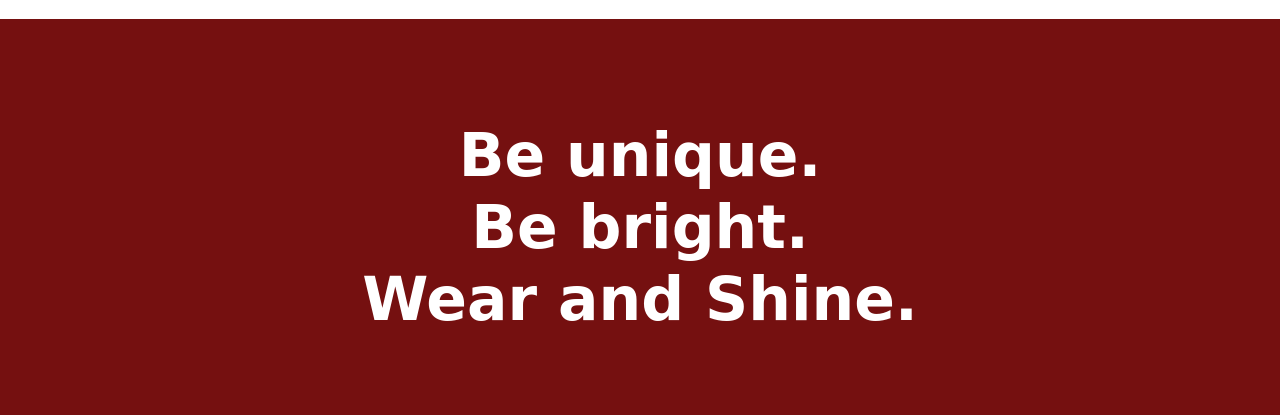
==== commit 4c41d111: "Update about.html" ====
--- a/about.html
+++ b/about.html
@@ -68,7 +68,7 @@
                     <div class="col-lg-6">
                         <div class="about-text">
                             <p class="about-subtitle">WEAR AND SHINE</p>
-
+                            <p class="about-subtitle"><a href="mailto:6mariamanukyan49@gmail.com">Send message </a></p>
                             <h1>Welcome to<br>MagMar</h1>
 
                             <p class="about-description">
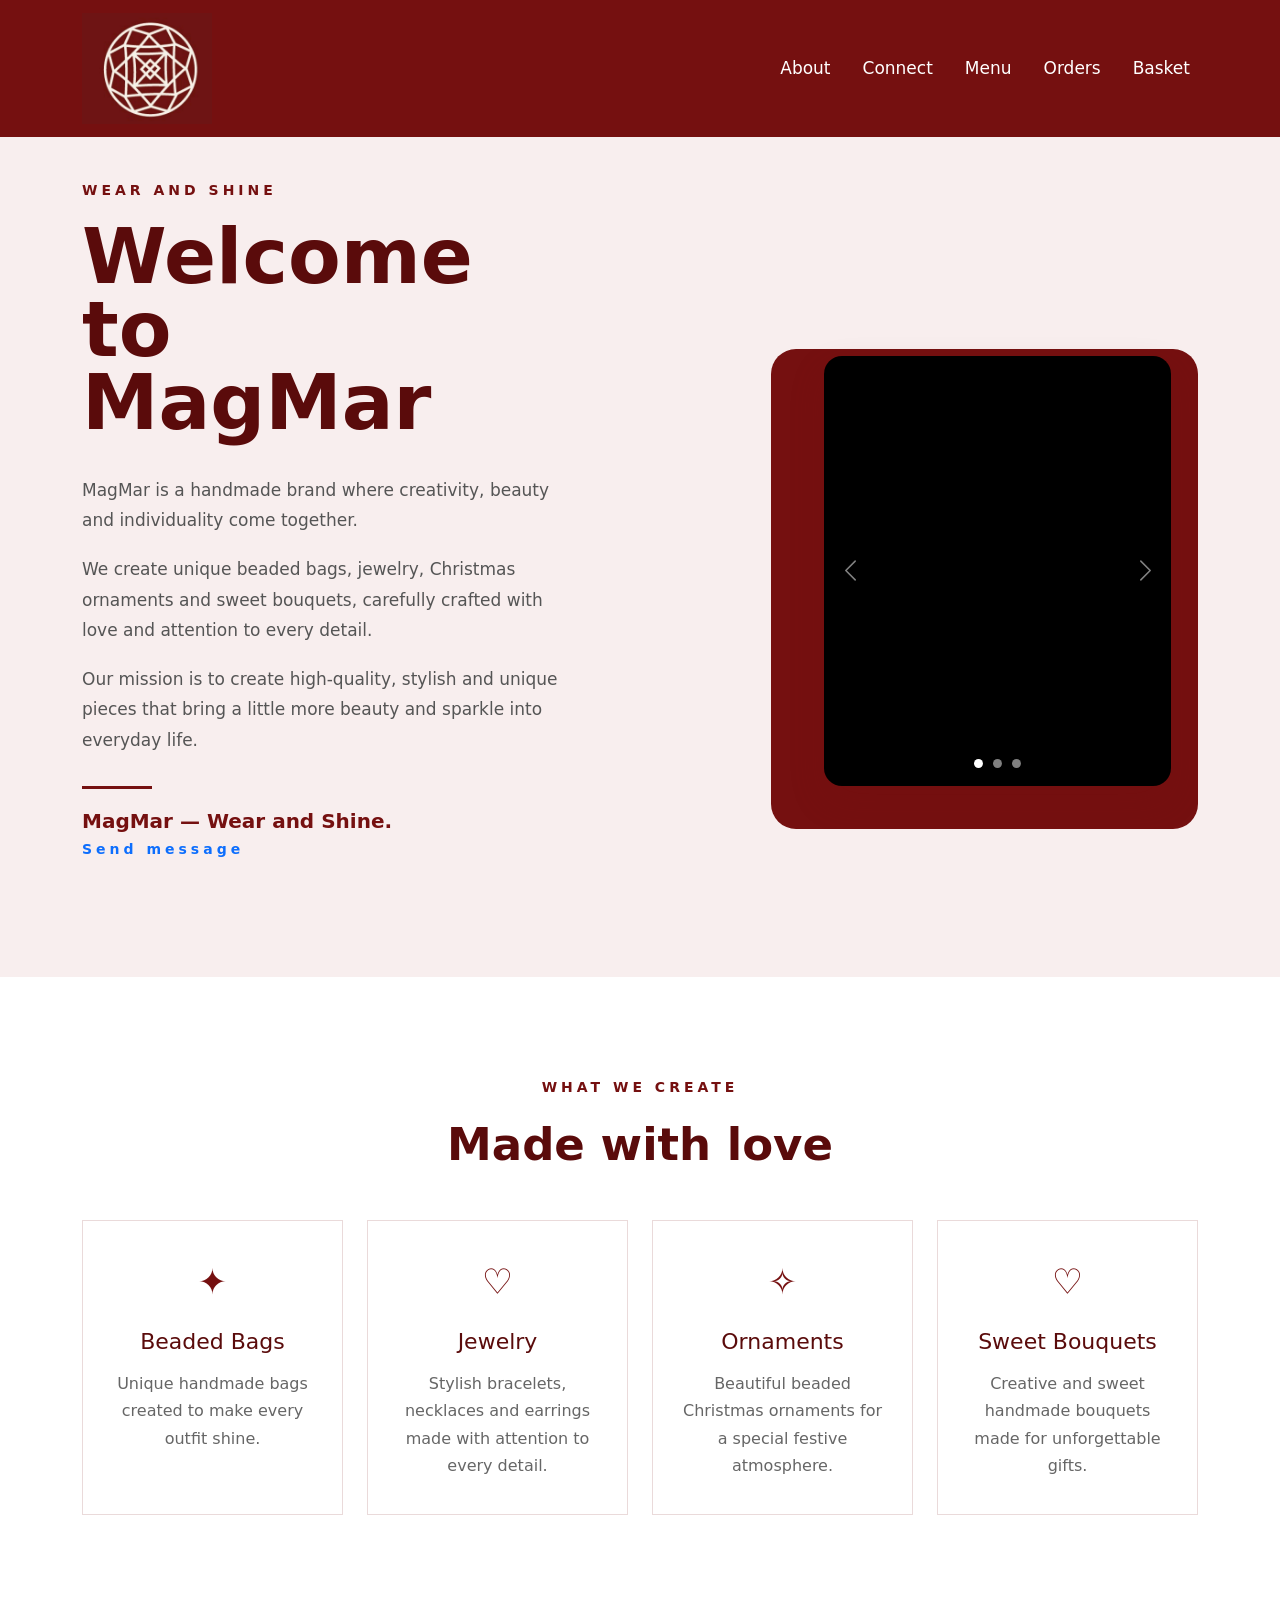
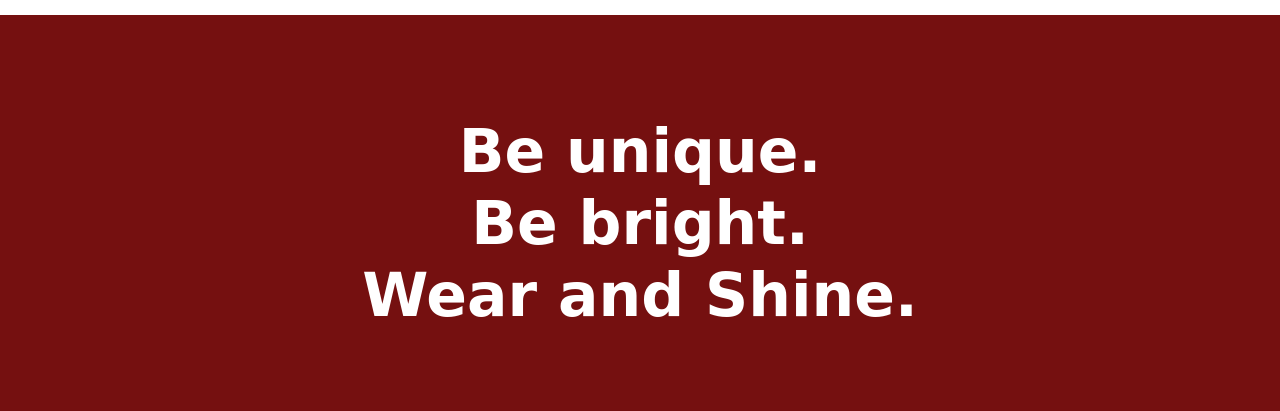
==== commit abc7f02c: "Update about.html" ====
--- a/about.html
+++ b/about.html
@@ -68,7 +68,7 @@
                     <div class="col-lg-6">
                         <div class="about-text">
                             <p class="about-subtitle">WEAR AND SHINE</p>
-                            <p class="about-subtitle"><a href="mailto:6mariamanukyan49@gmail.com">Send message </a></p>
+                            
                             <h1>Welcome to<br>MagMar</h1>
 
                             <p class="about-description">
@@ -91,6 +91,7 @@
                             <div class="about-line"></div>
 
                             <h3>MagMar — Wear and Shine.</h3>
+                            <h3><p class="about-subtitle"><a href="mailto:6mariamanukyan49@gmail.com">Send message </a></p></h3>
                         </div>
                     </div>
 
